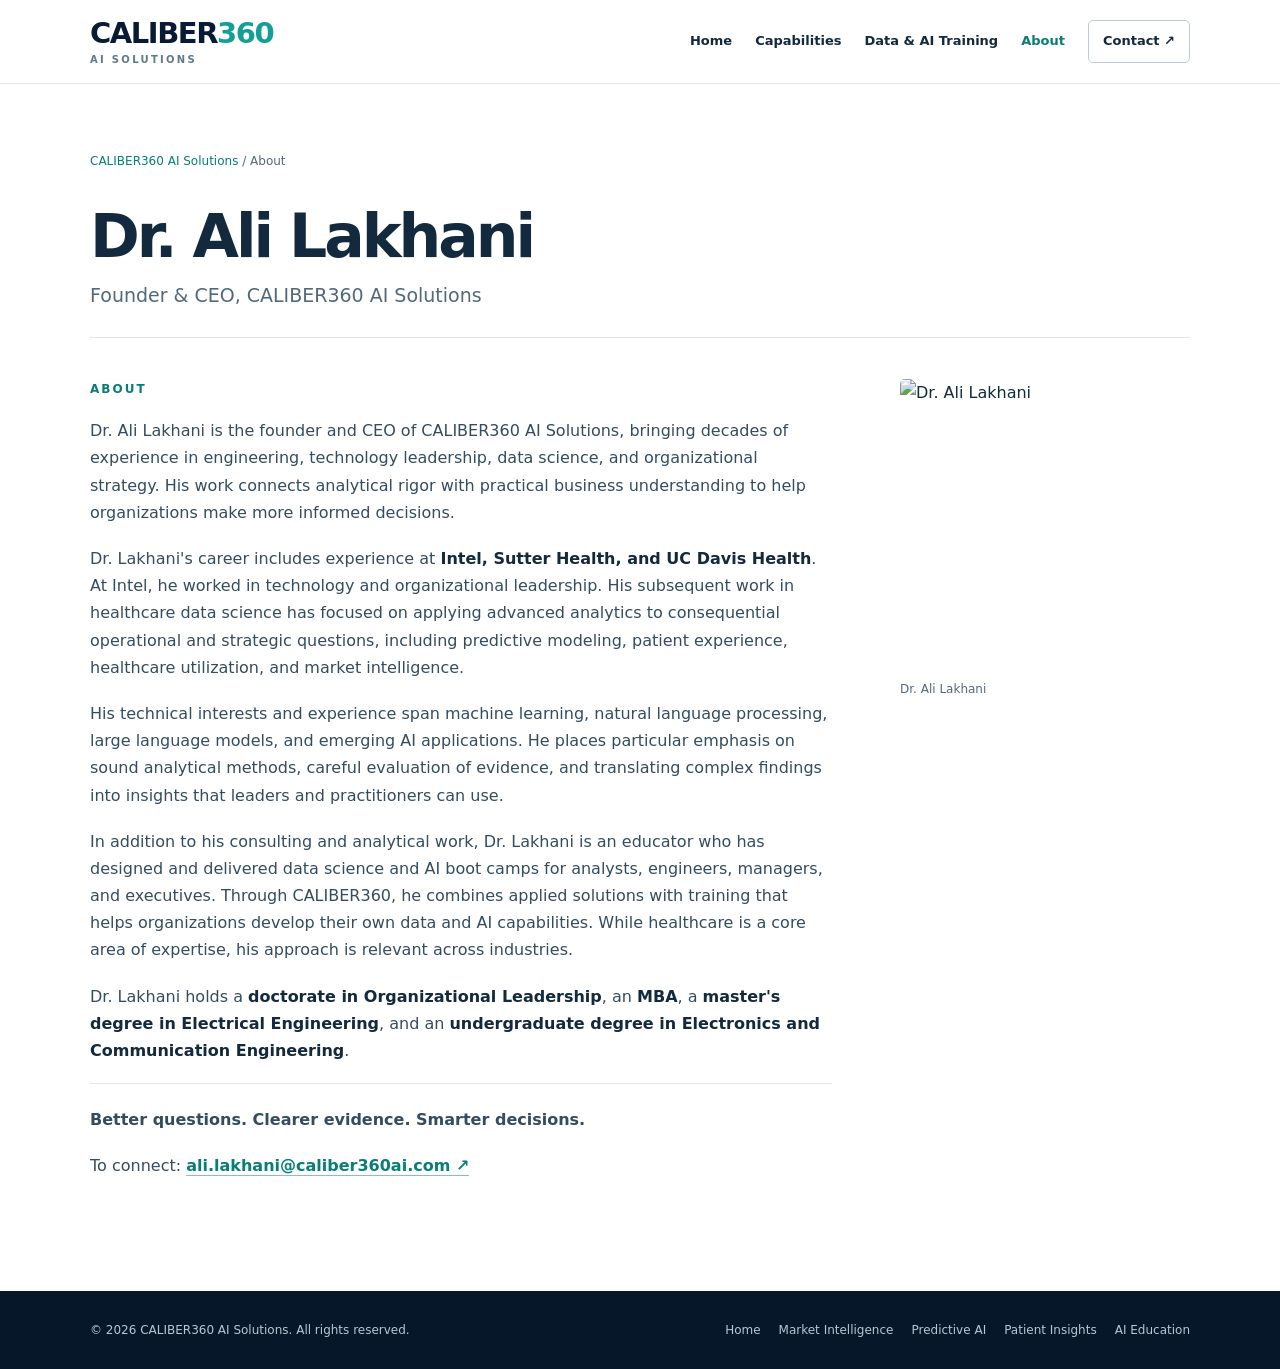
==== about/index.html @ a55a8188 "Create bio index.html" ====
<!doctype html>
<html lang="en">
<head>
<meta charset="utf-8"><meta name="viewport" content="width=device-width,initial-scale=1">
<meta name="description" content="Dr. Ali Lakhani is Founder and CEO of CALIBER360 AI Solutions, bringing experience in technology leadership, healthcare data science, artificial intelligence, and education.">
<meta name="theme-color" content="#091b34">
<title>Dr. Ali Lakhani | CALIBER360 AI Solutions</title>
<style>
:root{--navy:#091b34;--teal:#087e78;--ink:#13293d;--muted:#52697b;--line:#dfe7ec;--gold:#f1bc28}
*{box-sizing:border-box}body{margin:0;background:#fff;color:var(--ink);font:16px/1.7 Inter,system-ui,-apple-system,"Segoe UI",Arial,sans-serif;-webkit-font-smoothing:antialiased}a{color:inherit;text-decoration:none}a:focus-visible{outline:3px solid var(--gold);outline-offset:4px}.wrap{width:min(1100px,calc(100% - 48px));margin:auto}
header{border-bottom:1px solid var(--line)}.nav{display:flex;align-items:center;justify-content:space-between;gap:24px;min-height:83px}.brand{font-size:29px;font-weight:850;letter-spacing:-.05em;color:var(--navy);line-height:1}.brand b{color:#139e97}.brand small{display:block;margin-top:7px;font-size:10px;letter-spacing:.23em;font-weight:750;color:#617889}.links{display:flex;align-items:center;gap:23px;font-size:13px;font-weight:650}.links a:hover,.links [aria-current]{color:var(--teal)}.contact{border:1px solid #bdcbd4;border-radius:5px;padding:9px 14px}
main{padding:67px 0 92px}.breadcrumb{font-size:12px;color:var(--muted);margin:0 0 32px}.breadcrumb a{color:var(--teal)}.heading{border-bottom:1px solid var(--line);padding-bottom:26px;margin-bottom:41px}h1{font-size:clamp(40px,5vw,60px);letter-spacing:-.05em;line-height:1.12;margin:0 0 8px;font-weight:740}.role{font-size:19px;color:var(--muted);margin:0}.bio-layout{display:grid;grid-template-columns:minmax(0,1fr) 290px;gap:68px;align-items:start}.label{font-size:12px;text-transform:uppercase;letter-spacing:.17em;font-weight:800;color:var(--teal);margin:0 0 18px}.bio p{font-size:16px;margin:0 0 19px;color:#344c60}.bio strong{color:var(--ink)}.portrait{margin:0}.portrait img{display:block;width:100%;height:auto;aspect-ratio:1;object-fit:cover;border-radius:5px}.portrait figcaption{font-size:12px;color:var(--muted);margin-top:10px}.signature{border-top:1px solid var(--line);margin-top:31px;padding-top:22px;font-weight:700;color:var(--navy);font-size:17px}.connect{margin-top:30px;font-size:14px}.connect a{color:var(--teal);font-weight:750;border-bottom:1px solid #83c3bb}footer{background:#07172a;color:#b6c7d2;padding:29px 0;font-size:12px}.foot{display:flex;justify-content:space-between;gap:20px;flex-wrap:wrap}.footlinks{display:flex;gap:18px;flex-wrap:wrap}.footlinks a:hover{color:#fff}
@media(max-width:760px){.wrap{width:min(100% - 36px,1100px)}.nav{padding:16px 0;flex-direction:column;align-items:flex-start}.links{gap:13px;flex-wrap:wrap;font-size:12px}main{padding:40px 0 65px}.heading{margin-bottom:28px}.bio-layout{grid-template-columns:1fr;gap:27px}.portrait{grid-row:1;width:min(250px,100%)}h1{font-size:43px}}
</style>
</head>
<body>
<header><div class="wrap nav"><a class="brand" href="/" aria-label="CALIBER360 AI Solutions home">CALIBER<b>360</b><small>AI SOLUTIONS</small></a><nav class="links" aria-label="Main navigation"><a href="/">Home</a><a href="/#capabilities">Capabilities</a><a href="/training/">Data &amp; AI Training</a><a href="/about/" aria-current="page">About</a><a class="contact" href="mailto:ali.lakhani@caliber360ai.com?subject=CALIBER360%20Inquiry">Contact ↗</a></nav></div></header>
<main><div class="wrap">
<p class="breadcrumb"><a href="/">CALIBER360 AI Solutions</a> / About</p>
<div class="heading"><h1>Dr. Ali Lakhani</h1><p class="role">Founder &amp; CEO, CALIBER360 AI Solutions</p></div>
<div class="bio-layout"><article class="bio"><div class="label">About</div>
<p>Dr. Ali Lakhani is the founder and CEO of CALIBER360 AI Solutions, bringing decades of experience in engineering, technology leadership, data science, and organizational strategy. His work connects analytical rigor with practical business understanding to help organizations make more informed decisions.</p>
<p>Dr. Lakhani's career includes experience at <strong>Intel, Sutter Health, and UC Davis Health</strong>. At Intel, he worked in technology and organizational leadership. His subsequent work in healthcare data science has focused on applying advanced analytics to consequential operational and strategic questions, including predictive modeling, patient experience, healthcare utilization, and market intelligence.</p>
<p>His technical interests and experience span machine learning, natural language processing, large language models, and emerging AI applications. He places particular emphasis on sound analytical methods, careful evaluation of evidence, and translating complex findings into insights that leaders and practitioners can use.</p>
<p>In addition to his consulting and analytical work, Dr. Lakhani is an educator who has designed and delivered data science and AI boot camps for analysts, engineers, managers, and executives. Through CALIBER360, he combines applied solutions with training that helps organizations develop their own data and AI capabilities. While healthcare is a core area of expertise, his approach is relevant across industries.</p>
<p>Dr. Lakhani holds a <strong>doctorate in Organizational Leadership</strong>, an <strong>MBA</strong>, a <strong>master's degree in Electrical Engineering</strong>, and an <strong>undergraduate degree in Electronics and Communication Engineering</strong>.</p>
<p class="signature">Better questions. Clearer evidence. Smarter decisions.</p>
<p class="connect">To connect: <a href="mailto:ali.lakhani@caliber360ai.com?subject=Connecting%20with%20Dr.%20Ali%20Lakhani">ali.lakhani@caliber360ai.com ↗</a></p>
</article><figure class="portrait"><img src="Ali.jpg" alt="Dr. Ali Lakhani" width="400" height="400"><figcaption>Dr. Ali Lakhani</figcaption></figure></div>
</div></main>
<footer><div class="wrap foot"><span>© 2026 CALIBER360 AI Solutions. All rights reserved.</span><nav class="footlinks" aria-label="Footer navigation"><a href="/">Home</a><a href="/ambulatory/">Market Intelligence</a><a href="/ml/">Predictive AI</a><a href="/patient-experience/">Patient Insights</a><a href="/training/">AI Education</a></nav></div></footer>
</body></html>
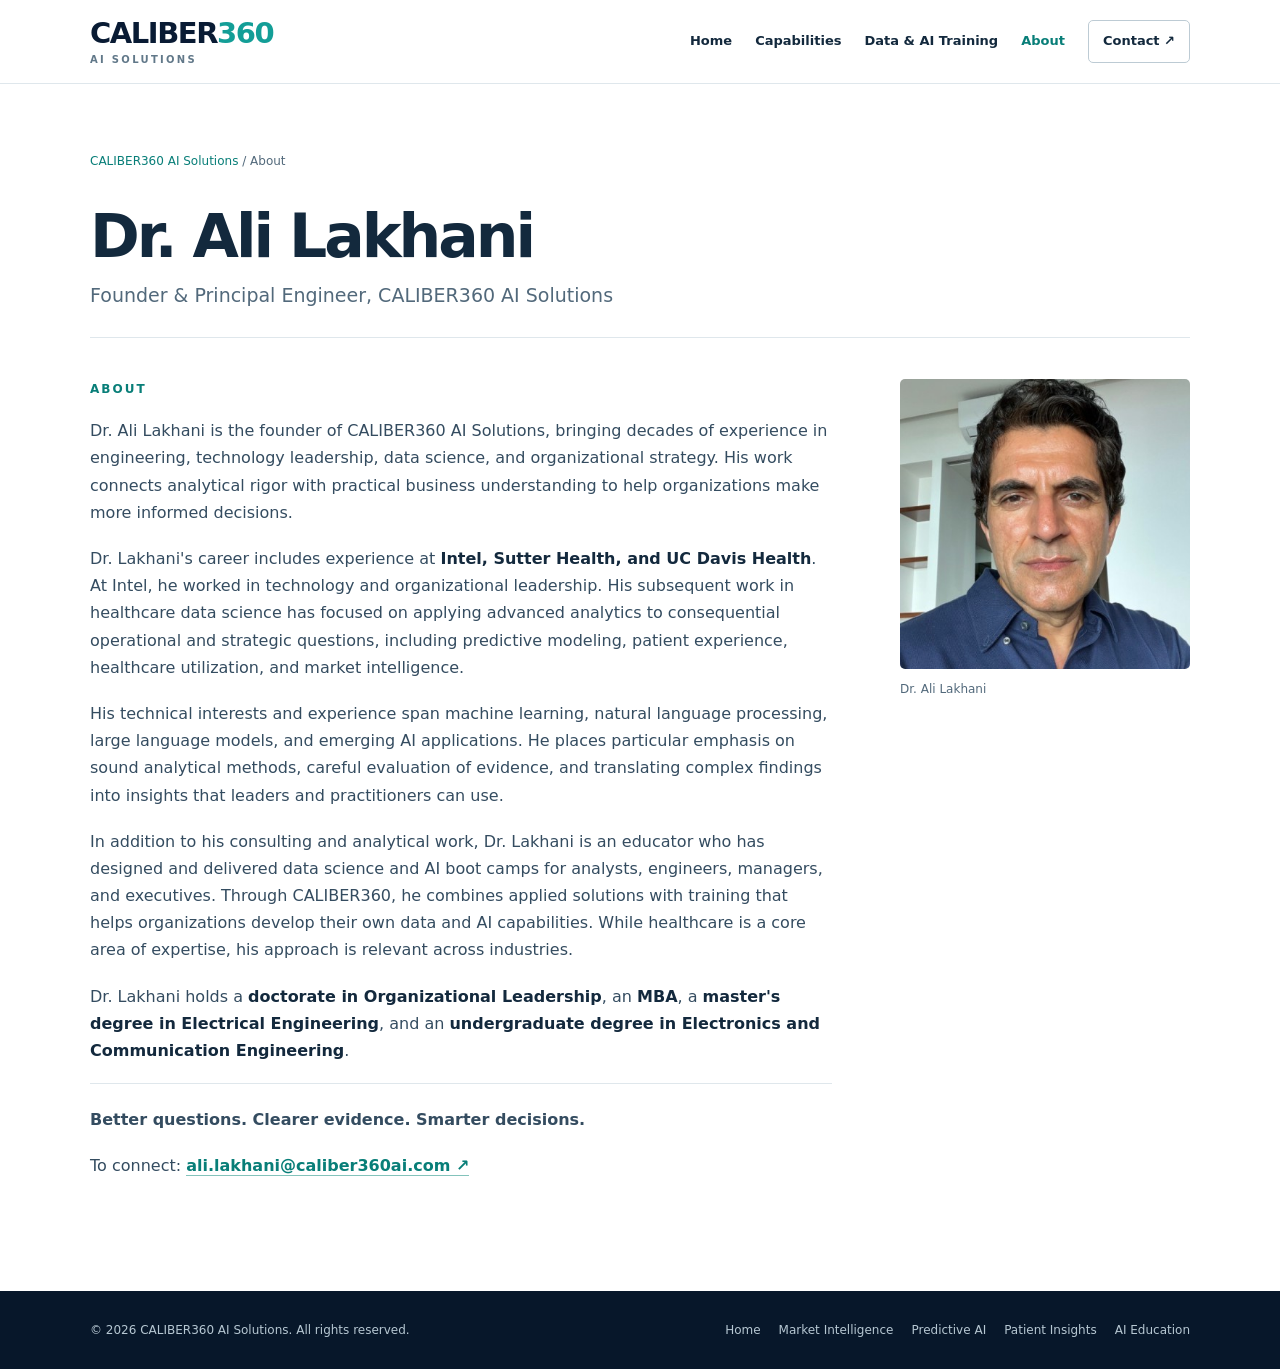
==== commit 8458d64c: "Update index.html" ====
--- a/about/index.html
+++ b/about/index.html
@@ -2,7 +2,7 @@
 <html lang="en">
 <head>
 <meta charset="utf-8"><meta name="viewport" content="width=device-width,initial-scale=1">
-<meta name="description" content="Dr. Ali Lakhani is Founder and CEO of CALIBER360 AI Solutions, bringing experience in technology leadership, healthcare data science, artificial intelligence, and education.">
+<meta name="description" content="Dr. Ali Lakhani is Founder of CALIBER360 AI Solutions, bringing experience in technology leadership, healthcare data science, artificial intelligence, and education.">
 <meta name="theme-color" content="#091b34">
 <title>Dr. Ali Lakhani | CALIBER360 AI Solutions</title>
 <style>
@@ -17,9 +17,9 @@
 <header><div class="wrap nav"><a class="brand" href="/" aria-label="CALIBER360 AI Solutions home">CALIBER<b>360</b><small>AI SOLUTIONS</small></a><nav class="links" aria-label="Main navigation"><a href="/">Home</a><a href="/#capabilities">Capabilities</a><a href="/training/">Data &amp; AI Training</a><a href="/about/" aria-current="page">About</a><a class="contact" href="mailto:ali.lakhani@caliber360ai.com?subject=CALIBER360%20Inquiry">Contact ↗</a></nav></div></header>
 <main><div class="wrap">
 <p class="breadcrumb"><a href="/">CALIBER360 AI Solutions</a> / About</p>
-<div class="heading"><h1>Dr. Ali Lakhani</h1><p class="role">Founder &amp; CEO, CALIBER360 AI Solutions</p></div>
+<div class="heading"><h1>Dr. Ali Lakhani</h1><p class="role">Founder &amp; Principal Engineer, CALIBER360 AI Solutions</p></div>
 <div class="bio-layout"><article class="bio"><div class="label">About</div>
-<p>Dr. Ali Lakhani is the founder and CEO of CALIBER360 AI Solutions, bringing decades of experience in engineering, technology leadership, data science, and organizational strategy. His work connects analytical rigor with practical business understanding to help organizations make more informed decisions.</p>
+<p>Dr. Ali Lakhani is the founder of CALIBER360 AI Solutions, bringing decades of experience in engineering, technology leadership, data science, and organizational strategy. His work connects analytical rigor with practical business understanding to help organizations make more informed decisions.</p>
 <p>Dr. Lakhani's career includes experience at <strong>Intel, Sutter Health, and UC Davis Health</strong>. At Intel, he worked in technology and organizational leadership. His subsequent work in healthcare data science has focused on applying advanced analytics to consequential operational and strategic questions, including predictive modeling, patient experience, healthcare utilization, and market intelligence.</p>
 <p>His technical interests and experience span machine learning, natural language processing, large language models, and emerging AI applications. He places particular emphasis on sound analytical methods, careful evaluation of evidence, and translating complex findings into insights that leaders and practitioners can use.</p>
 <p>In addition to his consulting and analytical work, Dr. Lakhani is an educator who has designed and delivered data science and AI boot camps for analysts, engineers, managers, and executives. Through CALIBER360, he combines applied solutions with training that helps organizations develop their own data and AI capabilities. While healthcare is a core area of expertise, his approach is relevant across industries.</p>
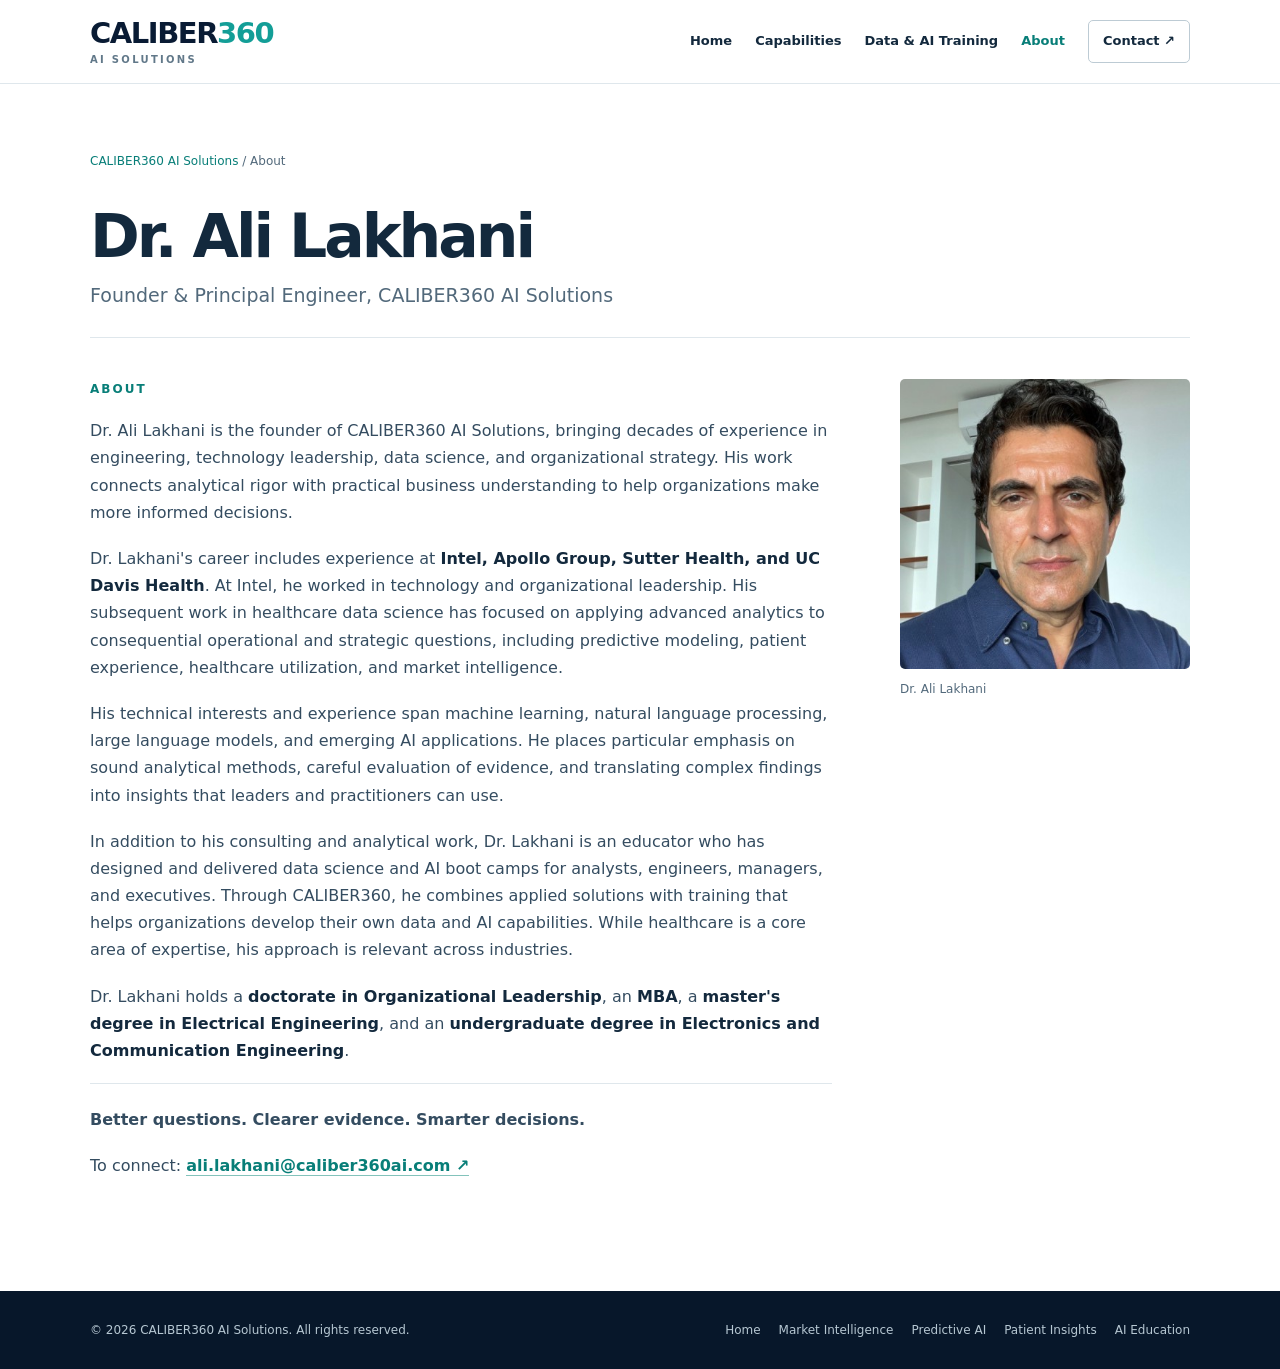
==== commit 5f488b67: "Update index.html" ====
--- a/about/index.html
+++ b/about/index.html
@@ -20,7 +20,7 @@
 <div class="heading"><h1>Dr. Ali Lakhani</h1><p class="role">Founder &amp; Principal Engineer, CALIBER360 AI Solutions</p></div>
 <div class="bio-layout"><article class="bio"><div class="label">About</div>
 <p>Dr. Ali Lakhani is the founder of CALIBER360 AI Solutions, bringing decades of experience in engineering, technology leadership, data science, and organizational strategy. His work connects analytical rigor with practical business understanding to help organizations make more informed decisions.</p>
-<p>Dr. Lakhani's career includes experience at <strong>Intel, Sutter Health, and UC Davis Health</strong>. At Intel, he worked in technology and organizational leadership. His subsequent work in healthcare data science has focused on applying advanced analytics to consequential operational and strategic questions, including predictive modeling, patient experience, healthcare utilization, and market intelligence.</p>
+<p>Dr. Lakhani's career includes experience at <strong>Intel, Apollo Group, Sutter Health, and UC Davis Health</strong>. At Intel, he worked in technology and organizational leadership. His subsequent work in healthcare data science has focused on applying advanced analytics to consequential operational and strategic questions, including predictive modeling, patient experience, healthcare utilization, and market intelligence.</p>
 <p>His technical interests and experience span machine learning, natural language processing, large language models, and emerging AI applications. He places particular emphasis on sound analytical methods, careful evaluation of evidence, and translating complex findings into insights that leaders and practitioners can use.</p>
 <p>In addition to his consulting and analytical work, Dr. Lakhani is an educator who has designed and delivered data science and AI boot camps for analysts, engineers, managers, and executives. Through CALIBER360, he combines applied solutions with training that helps organizations develop their own data and AI capabilities. While healthcare is a core area of expertise, his approach is relevant across industries.</p>
 <p>Dr. Lakhani holds a <strong>doctorate in Organizational Leadership</strong>, an <strong>MBA</strong>, a <strong>master's degree in Electrical Engineering</strong>, and an <strong>undergraduate degree in Electronics and Communication Engineering</strong>.</p>
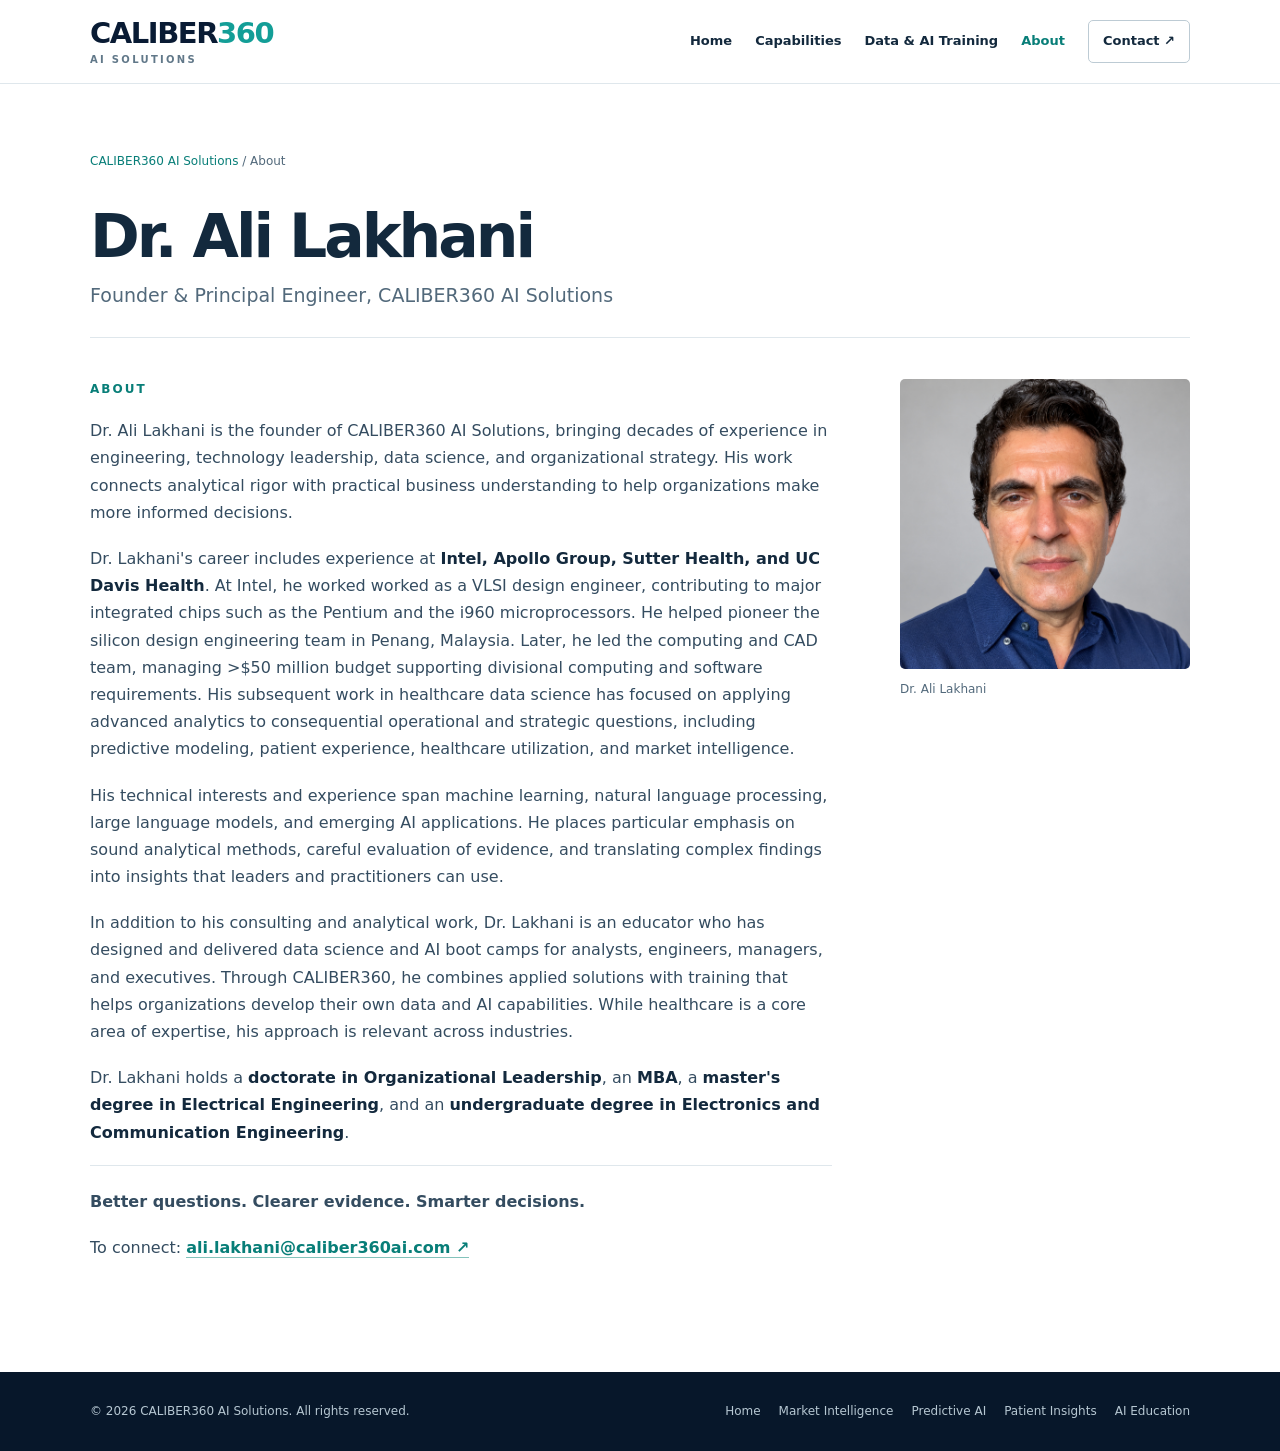
==== commit 00501d45: "Update index.html" ====
--- a/about/index.html
+++ b/about/index.html
@@ -20,7 +20,7 @@
 <div class="heading"><h1>Dr. Ali Lakhani</h1><p class="role">Founder &amp; Principal Engineer, CALIBER360 AI Solutions</p></div>
 <div class="bio-layout"><article class="bio"><div class="label">About</div>
 <p>Dr. Ali Lakhani is the founder of CALIBER360 AI Solutions, bringing decades of experience in engineering, technology leadership, data science, and organizational strategy. His work connects analytical rigor with practical business understanding to help organizations make more informed decisions.</p>
-<p>Dr. Lakhani's career includes experience at <strong>Intel, Apollo Group, Sutter Health, and UC Davis Health</strong>. At Intel, he worked in technology and organizational leadership. His subsequent work in healthcare data science has focused on applying advanced analytics to consequential operational and strategic questions, including predictive modeling, patient experience, healthcare utilization, and market intelligence.</p>
+<p>Dr. Lakhani's career includes experience at <strong>Intel, Apollo Group, Sutter Health, and UC Davis Health</strong>. At Intel, he worked worked as a VLSI design engineer, contributing to major integrated chips such as the Pentium and the i960 microprocessors.  He helped pioneer the silicon design engineering team in Penang, Malaysia.  Later, he led the computing and CAD team, managing >$50 million budget supporting divisional computing and software requirements. His subsequent work in healthcare data science has focused on applying advanced analytics to consequential operational and strategic questions, including predictive modeling, patient experience, healthcare utilization, and market intelligence.</p>
 <p>His technical interests and experience span machine learning, natural language processing, large language models, and emerging AI applications. He places particular emphasis on sound analytical methods, careful evaluation of evidence, and translating complex findings into insights that leaders and practitioners can use.</p>
 <p>In addition to his consulting and analytical work, Dr. Lakhani is an educator who has designed and delivered data science and AI boot camps for analysts, engineers, managers, and executives. Through CALIBER360, he combines applied solutions with training that helps organizations develop their own data and AI capabilities. While healthcare is a core area of expertise, his approach is relevant across industries.</p>
 <p>Dr. Lakhani holds a <strong>doctorate in Organizational Leadership</strong>, an <strong>MBA</strong>, a <strong>master's degree in Electrical Engineering</strong>, and an <strong>undergraduate degree in Electronics and Communication Engineering</strong>.</p>
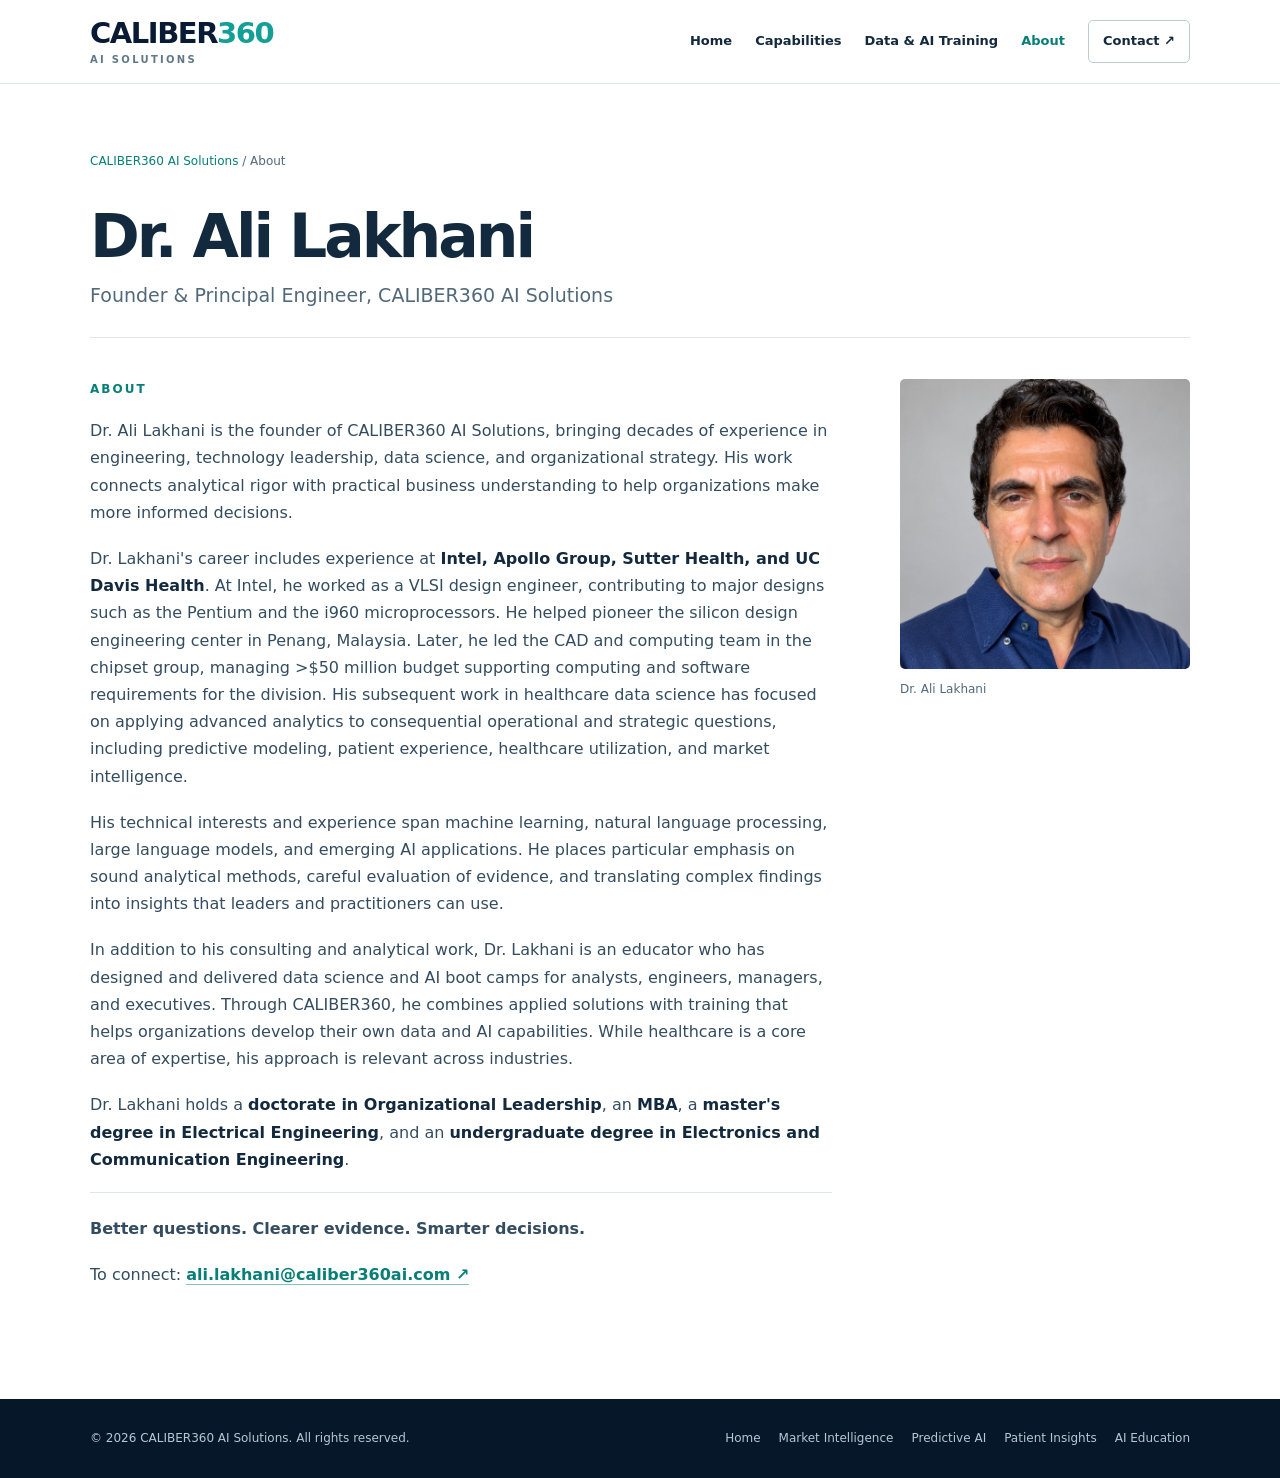
==== commit a54d4d52: "Update index.html" ====
--- a/about/index.html
+++ b/about/index.html
@@ -20,7 +20,7 @@
 <div class="heading"><h1>Dr. Ali Lakhani</h1><p class="role">Founder &amp; Principal Engineer, CALIBER360 AI Solutions</p></div>
 <div class="bio-layout"><article class="bio"><div class="label">About</div>
 <p>Dr. Ali Lakhani is the founder of CALIBER360 AI Solutions, bringing decades of experience in engineering, technology leadership, data science, and organizational strategy. His work connects analytical rigor with practical business understanding to help organizations make more informed decisions.</p>
-<p>Dr. Lakhani's career includes experience at <strong>Intel, Apollo Group, Sutter Health, and UC Davis Health</strong>. At Intel, he worked worked as a VLSI design engineer, contributing to major integrated chips such as the Pentium and the i960 microprocessors.  He helped pioneer the silicon design engineering team in Penang, Malaysia.  Later, he led the computing and CAD team, managing >$50 million budget supporting divisional computing and software requirements. His subsequent work in healthcare data science has focused on applying advanced analytics to consequential operational and strategic questions, including predictive modeling, patient experience, healthcare utilization, and market intelligence.</p>
+<p>Dr. Lakhani's career includes experience at <strong>Intel, Apollo Group, Sutter Health, and UC Davis Health</strong>. At Intel, he worked as a VLSI design engineer, contributing to major designs such as the Pentium and the i960 microprocessors.  He helped pioneer the silicon design engineering center in Penang, Malaysia.  Later, he led the CAD and computing team in the chipset group, managing >$50 million budget supporting computing and software requirements for the division. His subsequent work in healthcare data science has focused on applying advanced analytics to consequential operational and strategic questions, including predictive modeling, patient experience, healthcare utilization, and market intelligence.</p>
 <p>His technical interests and experience span machine learning, natural language processing, large language models, and emerging AI applications. He places particular emphasis on sound analytical methods, careful evaluation of evidence, and translating complex findings into insights that leaders and practitioners can use.</p>
 <p>In addition to his consulting and analytical work, Dr. Lakhani is an educator who has designed and delivered data science and AI boot camps for analysts, engineers, managers, and executives. Through CALIBER360, he combines applied solutions with training that helps organizations develop their own data and AI capabilities. While healthcare is a core area of expertise, his approach is relevant across industries.</p>
 <p>Dr. Lakhani holds a <strong>doctorate in Organizational Leadership</strong>, an <strong>MBA</strong>, a <strong>master's degree in Electrical Engineering</strong>, and an <strong>undergraduate degree in Electronics and Communication Engineering</strong>.</p>
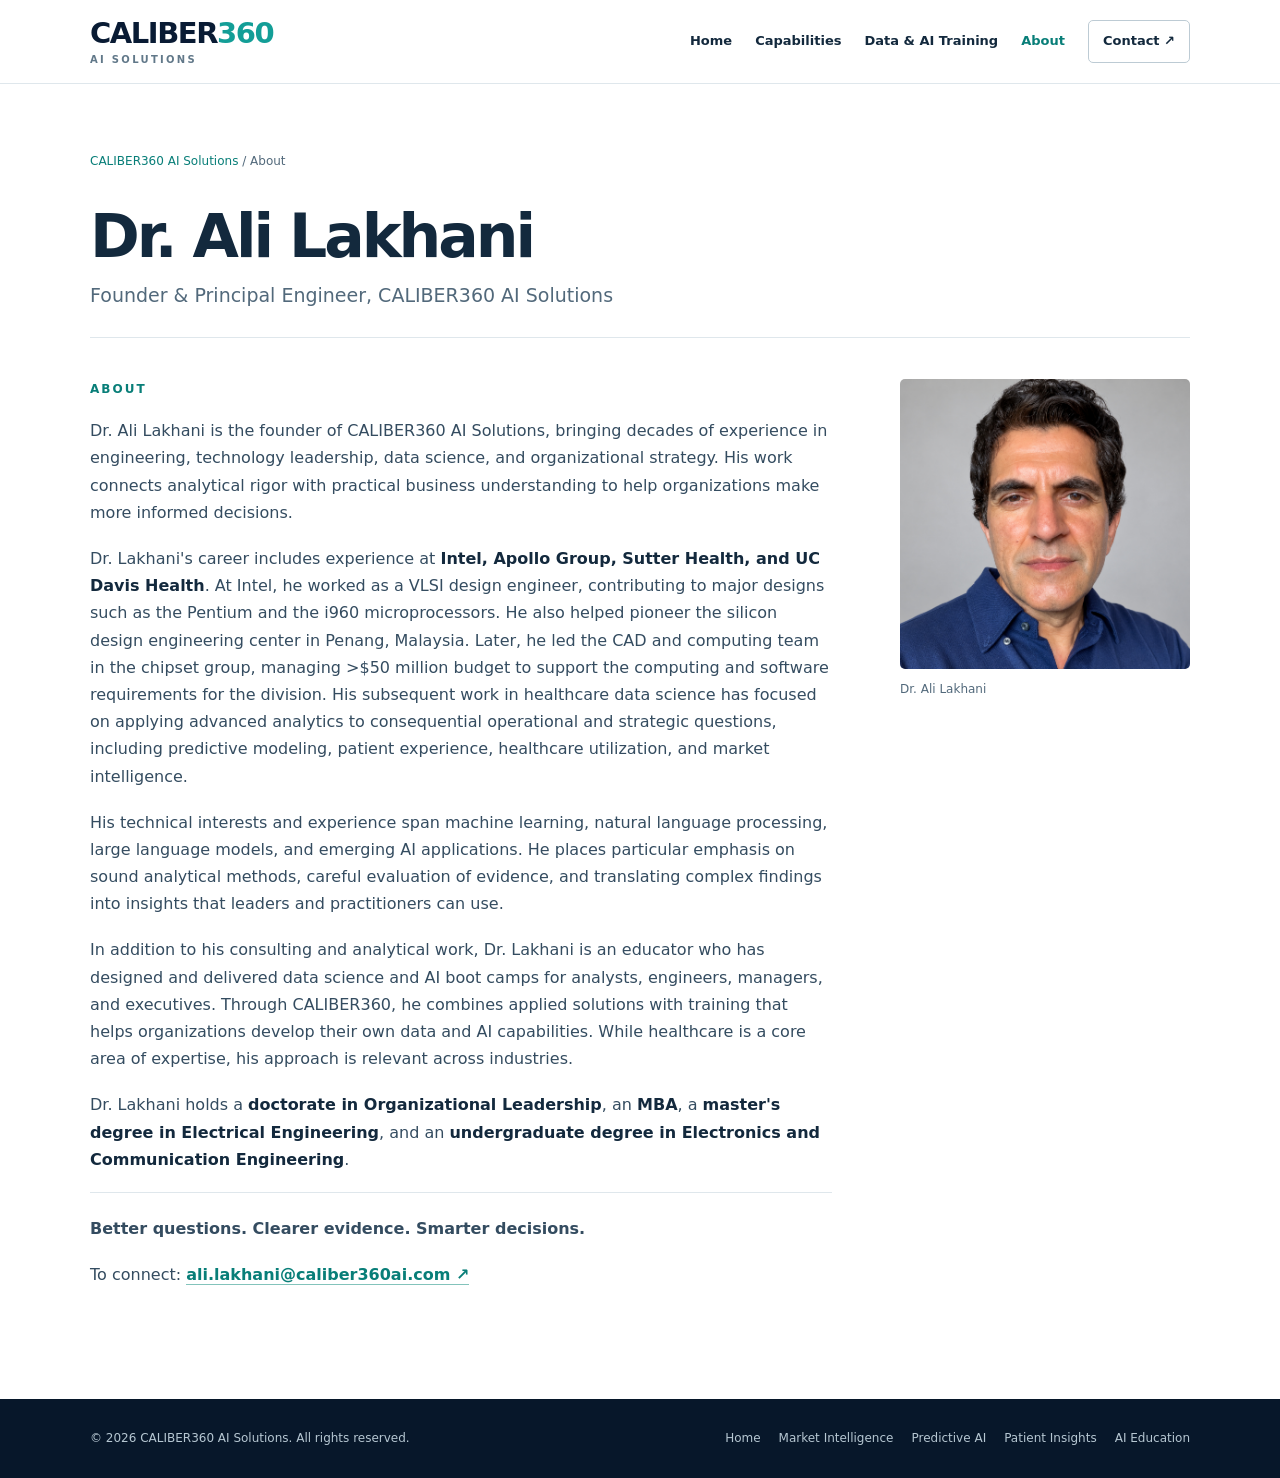
==== commit 4b6583b8: "Update index.html" ====
--- a/about/index.html
+++ b/about/index.html
@@ -20,7 +20,7 @@
 <div class="heading"><h1>Dr. Ali Lakhani</h1><p class="role">Founder &amp; Principal Engineer, CALIBER360 AI Solutions</p></div>
 <div class="bio-layout"><article class="bio"><div class="label">About</div>
 <p>Dr. Ali Lakhani is the founder of CALIBER360 AI Solutions, bringing decades of experience in engineering, technology leadership, data science, and organizational strategy. His work connects analytical rigor with practical business understanding to help organizations make more informed decisions.</p>
-<p>Dr. Lakhani's career includes experience at <strong>Intel, Apollo Group, Sutter Health, and UC Davis Health</strong>. At Intel, he worked as a VLSI design engineer, contributing to major designs such as the Pentium and the i960 microprocessors.  He helped pioneer the silicon design engineering center in Penang, Malaysia.  Later, he led the CAD and computing team in the chipset group, managing >$50 million budget supporting computing and software requirements for the division. His subsequent work in healthcare data science has focused on applying advanced analytics to consequential operational and strategic questions, including predictive modeling, patient experience, healthcare utilization, and market intelligence.</p>
+<p>Dr. Lakhani's career includes experience at <strong>Intel, Apollo Group, Sutter Health, and UC Davis Health</strong>. At Intel, he worked as a VLSI design engineer, contributing to major designs such as the Pentium and the i960 microprocessors.  He also helped pioneer the silicon design engineering center in Penang, Malaysia.  Later, he led the CAD and computing team in the chipset group, managing >$50 million budget to support the computing and software requirements for the division. His subsequent work in healthcare data science has focused on applying advanced analytics to consequential operational and strategic questions, including predictive modeling, patient experience, healthcare utilization, and market intelligence.</p>
 <p>His technical interests and experience span machine learning, natural language processing, large language models, and emerging AI applications. He places particular emphasis on sound analytical methods, careful evaluation of evidence, and translating complex findings into insights that leaders and practitioners can use.</p>
 <p>In addition to his consulting and analytical work, Dr. Lakhani is an educator who has designed and delivered data science and AI boot camps for analysts, engineers, managers, and executives. Through CALIBER360, he combines applied solutions with training that helps organizations develop their own data and AI capabilities. While healthcare is a core area of expertise, his approach is relevant across industries.</p>
 <p>Dr. Lakhani holds a <strong>doctorate in Organizational Leadership</strong>, an <strong>MBA</strong>, a <strong>master's degree in Electrical Engineering</strong>, and an <strong>undergraduate degree in Electronics and Communication Engineering</strong>.</p>
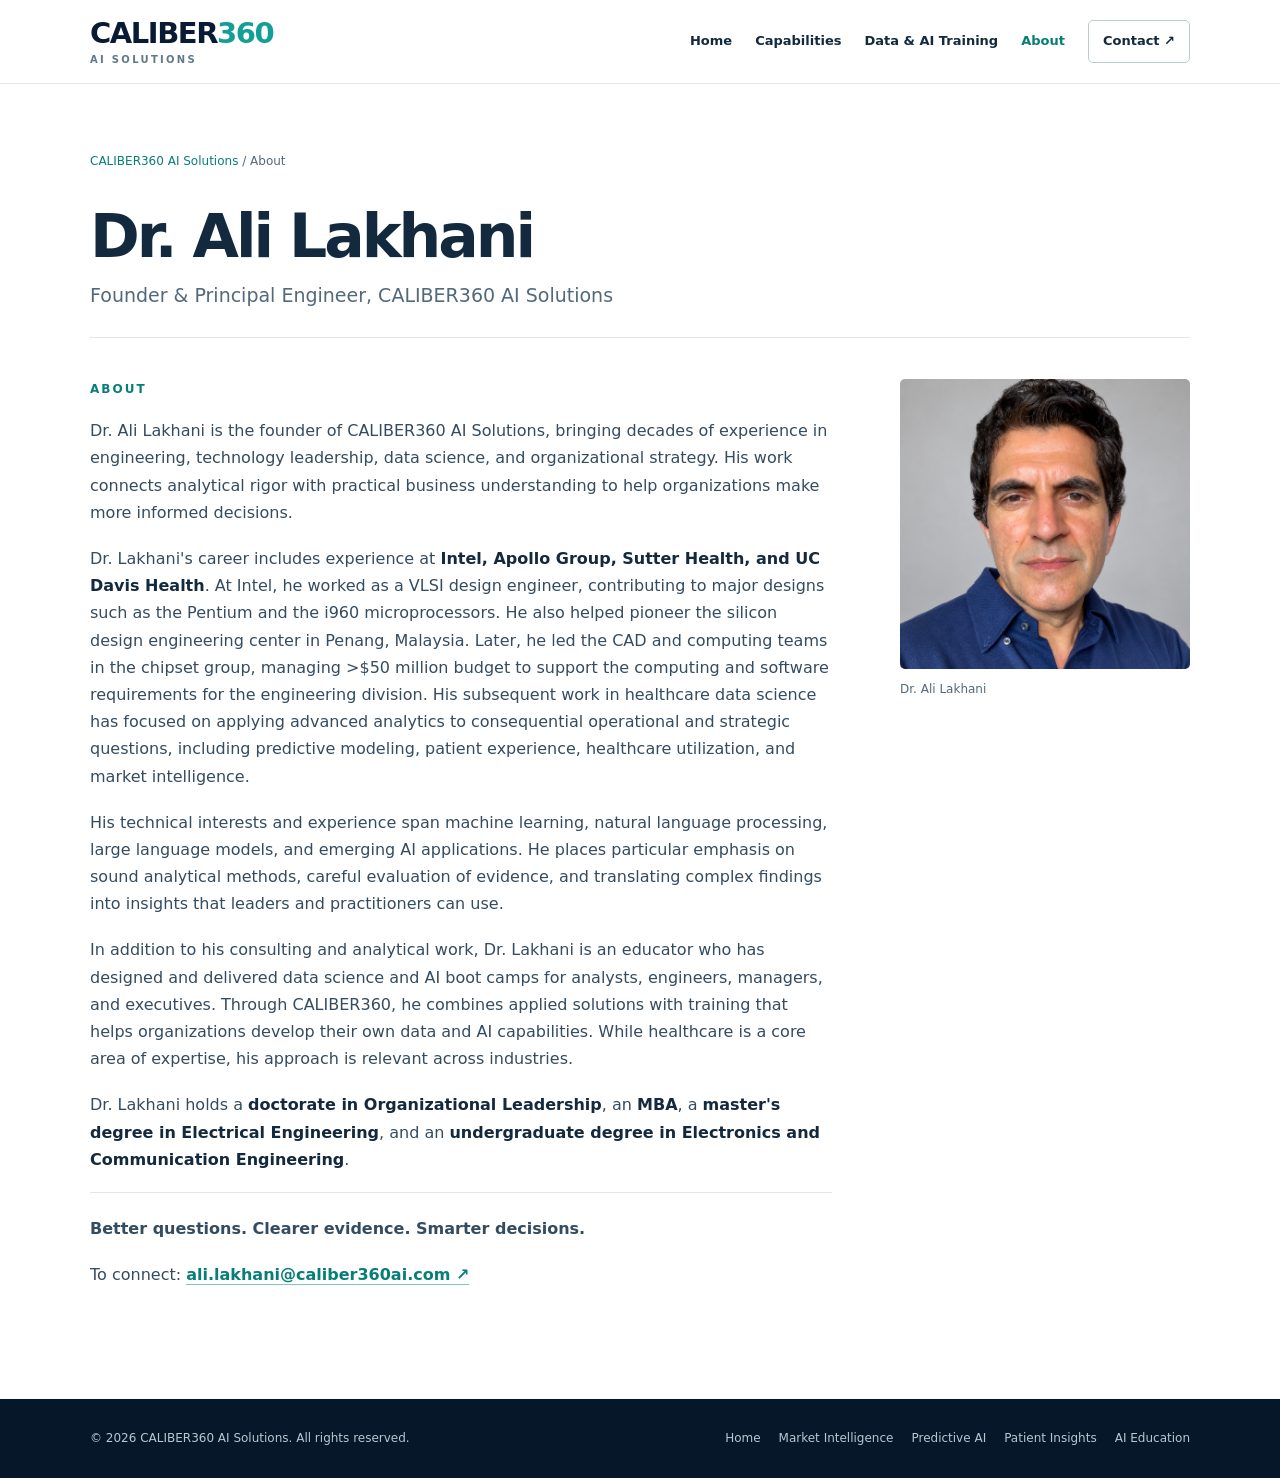
==== commit 4cfb8c40: "Update index.html" ====
--- a/about/index.html
+++ b/about/index.html
@@ -20,7 +20,7 @@
 <div class="heading"><h1>Dr. Ali Lakhani</h1><p class="role">Founder &amp; Principal Engineer, CALIBER360 AI Solutions</p></div>
 <div class="bio-layout"><article class="bio"><div class="label">About</div>
 <p>Dr. Ali Lakhani is the founder of CALIBER360 AI Solutions, bringing decades of experience in engineering, technology leadership, data science, and organizational strategy. His work connects analytical rigor with practical business understanding to help organizations make more informed decisions.</p>
-<p>Dr. Lakhani's career includes experience at <strong>Intel, Apollo Group, Sutter Health, and UC Davis Health</strong>. At Intel, he worked as a VLSI design engineer, contributing to major designs such as the Pentium and the i960 microprocessors.  He also helped pioneer the silicon design engineering center in Penang, Malaysia.  Later, he led the CAD and computing team in the chipset group, managing >$50 million budget to support the computing and software requirements for the division. His subsequent work in healthcare data science has focused on applying advanced analytics to consequential operational and strategic questions, including predictive modeling, patient experience, healthcare utilization, and market intelligence.</p>
+<p>Dr. Lakhani's career includes experience at <strong>Intel, Apollo Group, Sutter Health, and UC Davis Health</strong>. At Intel, he worked as a VLSI design engineer, contributing to major designs such as the Pentium and the i960 microprocessors.  He also helped pioneer the silicon design engineering center in Penang, Malaysia.  Later, he led the CAD and computing teams in the chipset group, managing >$50 million budget to support the computing and software requirements for the engineering division. His subsequent work in healthcare data science has focused on applying advanced analytics to consequential operational and strategic questions, including predictive modeling, patient experience, healthcare utilization, and market intelligence.</p>
 <p>His technical interests and experience span machine learning, natural language processing, large language models, and emerging AI applications. He places particular emphasis on sound analytical methods, careful evaluation of evidence, and translating complex findings into insights that leaders and practitioners can use.</p>
 <p>In addition to his consulting and analytical work, Dr. Lakhani is an educator who has designed and delivered data science and AI boot camps for analysts, engineers, managers, and executives. Through CALIBER360, he combines applied solutions with training that helps organizations develop their own data and AI capabilities. While healthcare is a core area of expertise, his approach is relevant across industries.</p>
 <p>Dr. Lakhani holds a <strong>doctorate in Organizational Leadership</strong>, an <strong>MBA</strong>, a <strong>master's degree in Electrical Engineering</strong>, and an <strong>undergraduate degree in Electronics and Communication Engineering</strong>.</p>
